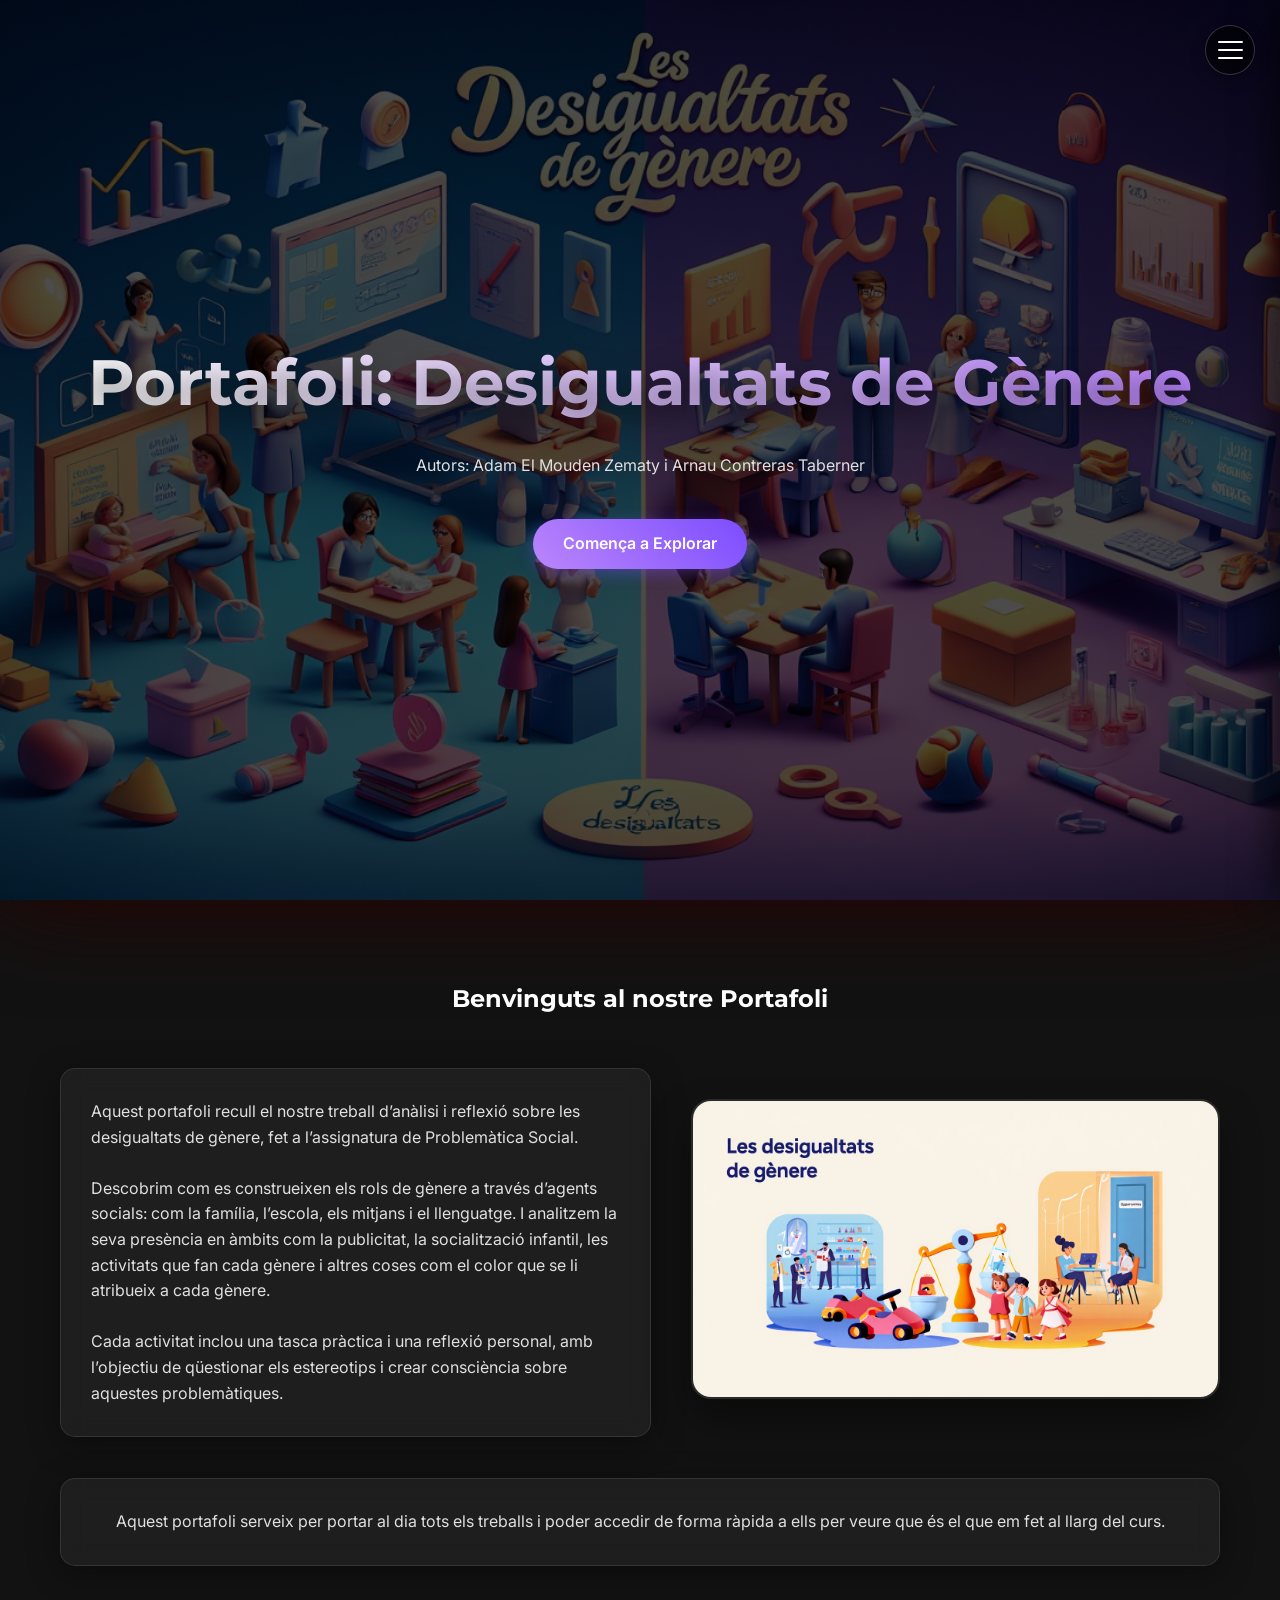
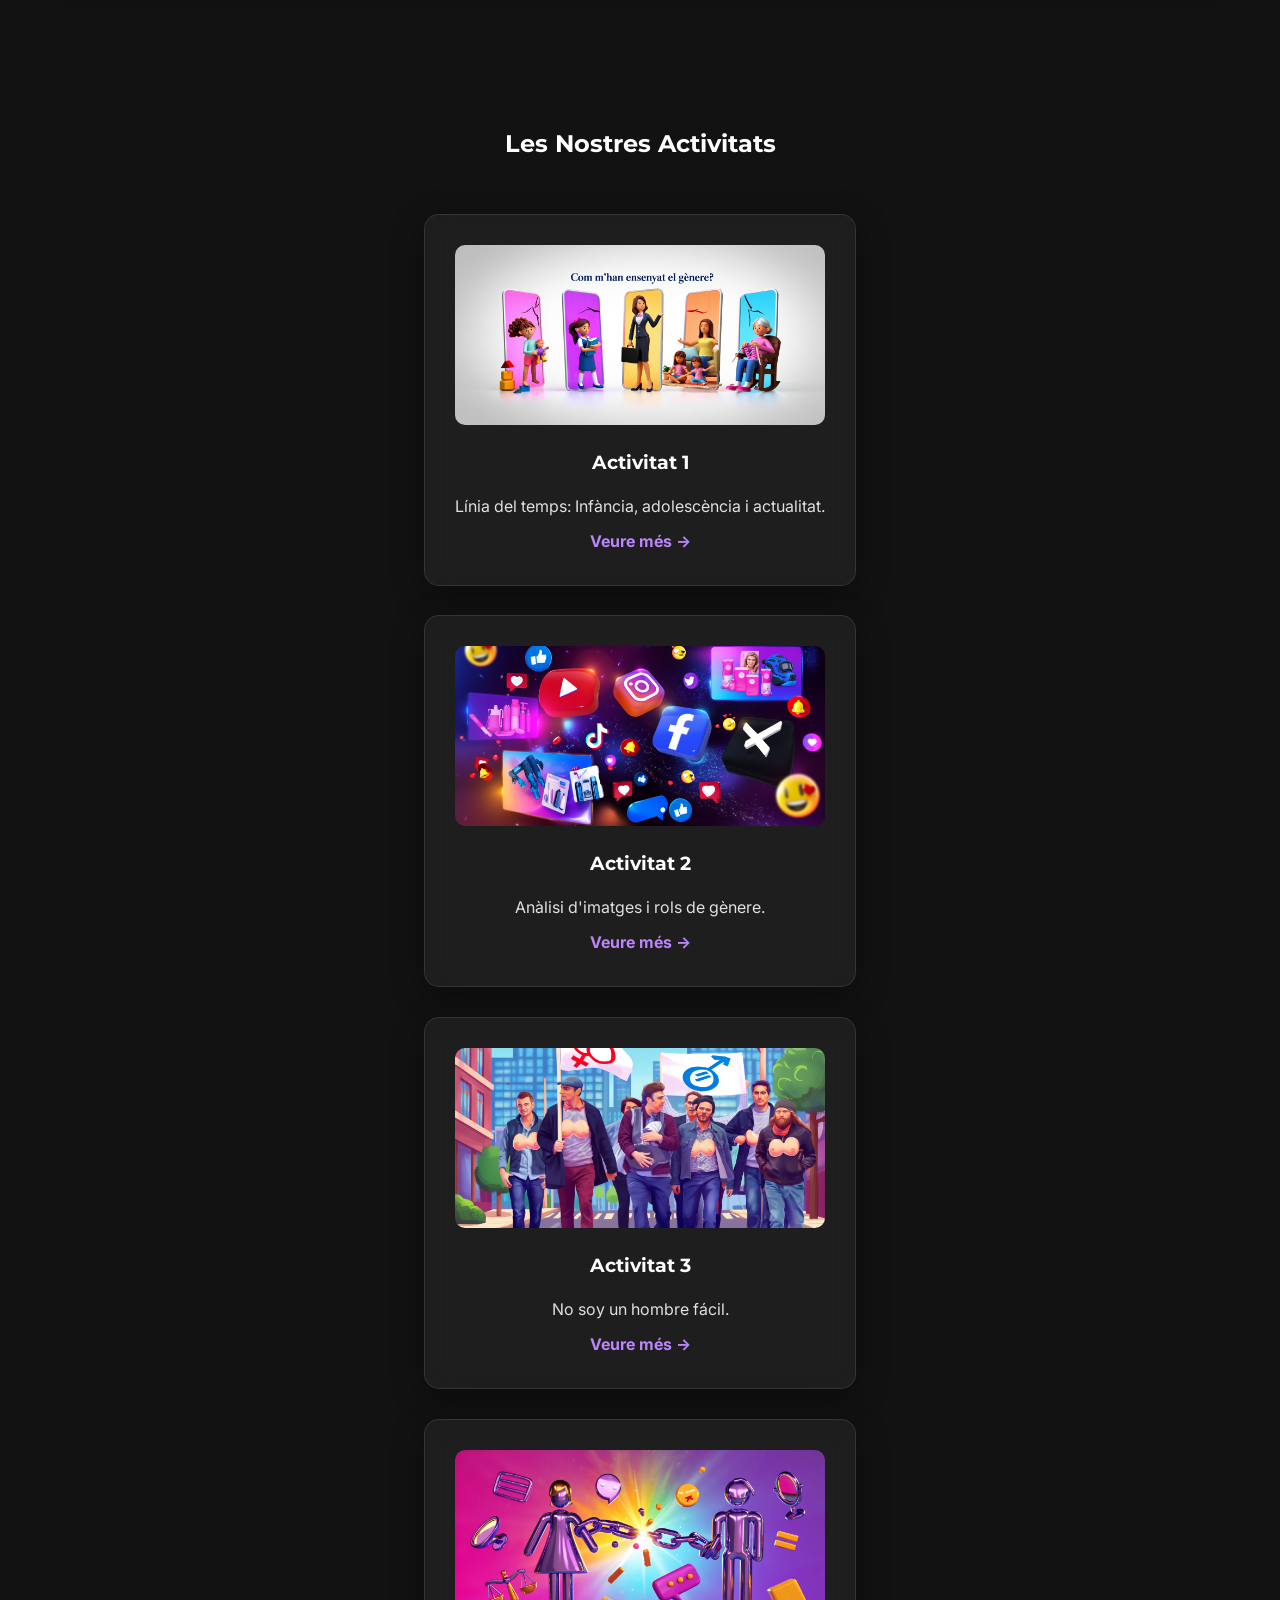
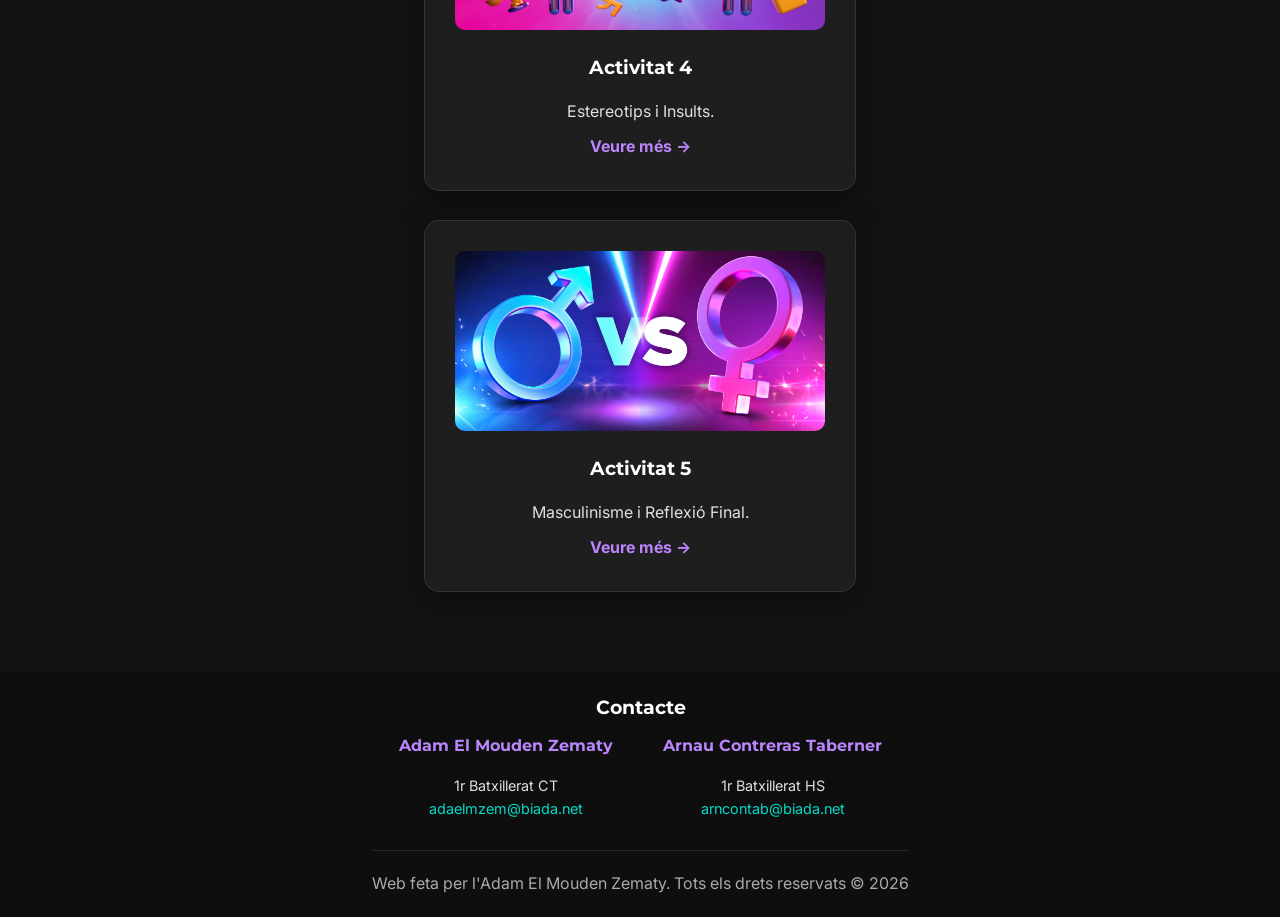
==== index.html @ 03039c90 "Initial commit - Website complete" ====
<!DOCTYPE html>
<html lang="ca">

<head>
    <meta charset="UTF-8">
    <meta name="viewport" content="width=device-width, initial-scale=1.0">
    <title>Portafoli: Desigualtats de Gènere</title>
    <link rel="preconnect" href="https://fonts.googleapis.com">
    <link rel="preconnect" href="https://fonts.gstatic.com" crossorigin>
    <link
        href="https://fonts.googleapis.com/css2?family=Inter:wght@300;400;600&family=Montserrat:wght@500;700&display=swap"
        rel="stylesheet">
    <link rel="stylesheet" href="css/style.css">
</head>

<body>
    <div class="page-transition-overlay"></div>

    <!-- Hero Section -->
    <header class="hero">
        <div class="container reveal reveal-bottom">
            <h1>Portafoli: Desigualtats de Gènere</h1>
            <p>Autors: Adam El Mouden Zematy i Arnau Contreras Taberner</p>
            <div style="margin-top: 40px;">
                <a href="#intro" class="btn">Comença a Explorar</a>
            </div>
        </div>
    </header>

    <!-- Introduction Section -->
    <section id="intro" class="section">
        <div class="container">
            <h2 class="text-center reveal reveal-bottom" style="margin-bottom: 50px;">Benvinguts al nostre Portafoli
            </h2>

            <div class="split-layout">
                <!-- Left: Text Content -->
                <div class="glass-card reveal reveal-left">
                    <p>Aquest portafoli recull el nostre treball d’anàlisi i reflexió sobre les desigualtats de gènere,
                        fet a l’assignatura de Problemàtica Social.</p>
                    <br>
                    <p>Descobrim com es construeixen els rols de gènere a través d’agents socials: com la família,
                        l’escola, els mitjans i el llenguatge. I analitzem la seva presència en àmbits com la
                        publicitat, la socialització infantil, les activitats que fan cada gènere i altres coses com el
                        color que se li atribueix a cada gènere.</p>
                    <br>
                    <p>Cada activitat inclou una tasca pràctica i una reflexió personal, amb l’objectiu de qüestionar
                        els estereotips i crear consciència sobre aquestes problemàtiques.</p>
                </div>

                <!-- Right: Image -->
                <div class="intro-image-container reveal reveal-right">
                    <img src="assets/intro-side-image.png" alt="Il·lustració Desigualtats de Gènere"
                        class="intro-image">
                </div>
            </div>

            <div class="glass-card reveal reveal-bottom" style="margin-top: 30px; text-align: center;">
                <p>Aquest portafoli serveix per portar al dia tots els treballs i poder accedir de forma ràpida a ells
                    per veure que és el que em fet al llarg del curs.</p>
            </div>
        </div>
    </section>

    <!-- Activities Navigation -->
    <section id="activities" class="section">
        <div class="container">
            <h2 class="text-center reveal reveal-bottom">Les Nostres Activitats</h2>
            <div class="nav-grid">
                <!-- Activity 1 -->
                <a href="activity1.html" class="glass-card nav-card reveal reveal-left">
                    <img src="assets/cover-activity1.png" alt="Portada Activitat 1" class="nav-img">
                    <h3>Activitat 1</h3>
                    <p>Línia del temps: Infància, adolescència i actualitat.</p>
                    <span style="color: var(--accent-color); font-weight: bold; margin-top: 10px; display: block;">Veure
                        més &rarr;</span>
                </a>

                <!-- Activity 2 -->
                <a href="activity2.html" class="glass-card nav-card reveal reveal-bottom">
                    <img src="assets/cover-activity2.png" alt="Portada Activitat 2" class="nav-img">
                    <h3>Activitat 2</h3>
                    <p>Anàlisi d'imatges i rols de gènere.</p>
                    <span style="color: var(--accent-color); font-weight: bold; margin-top: 10px; display: block;">Veure
                        més &rarr;</span>
                </a>

                <!-- Activity 3 (Placeholder Cover) -->
                <a href="activity3.html" class="glass-card nav-card reveal reveal-right">
                    <img src="assets/cover-activity3.png" alt="Portada Activitat 3" class="nav-img">
                    <h3>Activitat 3</h3>
                    <p>No soy un hombre fácil.</p>
                    <span style="color: var(--accent-color); font-weight: bold; margin-top: 10px; display: block;">Veure
                        més &rarr;</span>
                </a>

                <!-- Activity 4 (Placeholder Cover) -->
                <a href="activity4.html" class="glass-card nav-card reveal reveal-left">
                    <img src="assets/cover-activity4.png" alt="Portada Activitat 4" class="nav-img">
                    <h3>Activitat 4</h3>
                    <p>Estereotips i Insults.</p>
                    <span style="color: var(--accent-color); font-weight: bold; margin-top: 10px; display: block;">Veure
                        més &rarr;</span>
                </a>

                <!-- Activity 5 -->
                <a href="activity5.html" class="glass-card nav-card reveal reveal-right">
                    <!-- Using generic image as no cover specified yet -->
                    <img src="assets/cover-activity5.png" alt="Portada Activitat 5" class="nav-img">
                    <h3>Activitat 5</h3>
                    <p>Masculinisme i Reflexió Final.</p>
                    <span style="color: var(--accent-color); font-weight: bold; margin-top: 10px; display: block;">Veure
                        més &rarr;</span>
                </a>
            </div>
        </div>
    </section>

    <!-- Contact Section (Footer) -->
    <footer class="section" style="min-height: 20vh; background: rgba(0,0,0,0.2); padding: 20px 0;">
        <div class="container reveal reveal-bottom">
            <h2 class="text-center" style="font-size: 1.2rem; margin-bottom: 10px;">Contacte</h2>
            <div class="contact-info" style="margin-top: 10px;">
                <div class="contact-item">
                    <h3 style="font-size: 1rem;">Adam El Mouden Zematy</h3>
                    <p style="font-size: 0.9rem;">1r Batxillerat CT</p>
                    <p style="color: var(--secondary-accent); font-size: 0.9rem;">adaelmzem@biada.net</p>
                </div>
                <div class="contact-item">
                    <h3 style="font-size: 1rem;">Arnau Contreras Taberner</h3>
                    <p style="font-size: 0.9rem;">1r Batxillerat HS</p>
                    <p style="color: var(--secondary-accent); font-size: 0.9rem;">arncontab@biada.net</p>
                </div>
            </div>

            <!-- NEW COPYRIGHT FOOTER -->
            <div class="copyright-footer">
                <p>Web feta per l'Adam El Mouden Zematy. Tots els drets reservats &copy; 2026</p>
            </div>
        </div>
    </footer>

    <script src="js/atmosphere.js"></script>
    <script src="js/script.js"></script>
</body>

</html>
---- css/style.css ----
/* Modern Reset and Variables */
:root {
    --bg-color: #121212;
    --text-color: #e0e0e0;
    --accent-color: #bb86fc;
    /* Electric Violet */
    --secondary-accent: #03dac6;
    /* Teal */
    --card-bg: rgba(255, 255, 255, 0.05);
    --card-border: rgba(255, 255, 255, 0.1);
    --font-heading: 'Montserrat', sans-serif;
    --font-body: 'Inter', sans-serif;
    --transition-speed: 0.5s;
}

* {
    margin: 0;
    padding: 0;
    box-sizing: border-box;
}

html {
    scroll-behavior: smooth;
}

body {
    font-family: var(--font-body);
    background-color: var(--bg-color);
    color: var(--text-color);
    line-height: 1.6;
    overflow-x: hidden;
    position: relative;
    z-index: 1;
}

/* Page Transition Overlay */
.page-transition-overlay {
    position: fixed;
    top: 0;
    left: 0;
    width: 100%;
    height: 100%;
    background: #000;
    z-index: 99999;
    pointer-events: none;
    opacity: 0;
    transition: opacity 0.6s cubic-bezier(0.4, 0.0, 0.2, 1);
}

.page-transition-overlay.active {
    pointer-events: all;
    opacity: 1;
}

/* Animated Background */
body::before {
    content: '';
    position: fixed;
    top: 0;
    left: 0;
    width: 100%;
    height: 100%;
    background: linear-gradient(45deg, #121212, #1a1a2e, #2e1a2e, #121212);
    background-size: 400% 400%;
    z-index: -2;
    animation: gradientBG 15s ease infinite;
}

/* Floating Orbs/Glow */
.orb {
    position: fixed;
    border-radius: 50%;
    filter: blur(80px);
    opacity: 0.4;
    z-index: -1;
    animation: float 20s infinite ease-in-out;
}

.orb-1 {
    width: 300px;
    height: 300px;
    background: var(--accent-color);
    top: 20%;
    left: 10%;
}

.orb-2 {
    width: 400px;
    height: 400px;
    background: var(--secondary-accent);
    bottom: 20%;
    right: 10%;
    animation-delay: -5s;
}

@keyframes gradientBG {
    0% {
        background-position: 0% 50%;
    }

    50% {
        background-position: 100% 50%;
    }

    100% {
        background-position: 0% 50%;
    }
}

@keyframes float {
    0% {
        transform: translate(0, 0);
    }

    50% {
        transform: translate(30px, 50px);
    }

    100% {
        transform: translate(0, 0);
    }
}

h1,
h2,
h3,
h4 {
    font-family: var(--font-heading);
    color: #ffffff;
    margin-bottom: 1rem;
}

a {
    text-decoration: none;
    color: inherit;
    transition: color 0.3s ease;
}

/* Utilities */
.container {
    max-width: 1200px;
    margin: 0 auto;
    padding: 0 20px;
}

.section {
    padding: 80px 0;
    min-height: 80vh;
    display: flex;
    flex-direction: column;
    justify-content: center;
}

.text-center {
    text-align: center;
}

/* Buttons */
.btn {
    display: inline-block;
    padding: 12px 30px;
    background: linear-gradient(45deg, var(--accent-color), #7c4dff);
    color: white;
    border: none;
    cursor: pointer;
    border-radius: 30px;
    font-weight: 600;
    box-shadow: 0 4px 15px rgba(124, 77, 255, 0.4);
    transition: transform 0.3s ease, box-shadow 0.3s ease;
}

.btn:hover {
    transform: translateY(-2px);
    box-shadow: 0 6px 20px rgba(124, 77, 255, 0.6);
}

.btn-lg {
    padding: 15px 40px;
    font-size: 1.1rem;
    text-transform: uppercase;
    letter-spacing: 1px;
}

.btn-canva {
    background: linear-gradient(45deg, #00C4CC, #7D2AE8);
    /* Canva-like colors */
    box-shadow: 0 4px 15px rgba(0, 196, 204, 0.4);
}

.btn-canva:hover {
    box-shadow: 0 6px 20px rgba(125, 42, 232, 0.6);
}

/* Super Mega Epic Transformation Styles */
.btn-epic {
    background: linear-gradient(45deg, #ff0000, #ff7f00, #ffff00);
    color: #000;
    font-weight: 900;
    border: 3px solid #fff;
    box-shadow: 0 0 10px #ff0000, 0 0 20px #ff7f00, 0 0 40px #ffff00;
    animation: auraPulse 0.5s infinite alternate;
    position: relative;
    overflow: hidden;
}

.btn-epic::before {
    content: '';
    position: absolute;
    top: -50%;
    left: -50%;
    width: 200%;
    height: 200%;
    background: radial-gradient(circle, rgba(255, 255, 255, 0.8), transparent 60%);
    animation: rotateAura 2s linear infinite;
    z-index: 1;
    pointer-events: none;
}

.btn-epic span {
    position: relative;
    z-index: 2;
}

@keyframes auraPulse {
    0% {
        transform: scale(1);
        box-shadow: 0 0 10px #ff0000;
    }

    100% {
        transform: scale(1.05);
        box-shadow: 0 0 30px #ff0000, 0 0 60px #ffff00;
    }
}

@keyframes rotateAura {
    0% {
        transform: rotate(0deg);
    }

    100% {
        transform: rotate(360deg);
    }
}

/* Transformation Animation for Image */
.transforming {
    animation: superChaos 3s cubic-bezier(0.68, -0.55, 0.27, 1.55) forwards;
}

@keyframes superChaos {
    0% {
        transform: scale(1) rotate(0deg);
        filter: hue-rotate(0deg) blur(0px);
    }

    10% {
        transform: translate(-30px, 30px) rotate(-15deg) skewX(20deg);
        filter: invert(1) blur(5px);
    }

    20% {
        transform: translate(30px, -30px) rotate(15deg) skewY(-20deg);
        filter: contrast(10) hue-rotate(90deg);
    }

    30% {
        transform: scale(1.5) rotate(180deg);
        opacity: 0.8;
        filter: saturate(20);
    }

    40% {
        transform: scale(0.2) rotate(360deg);
        filter: saturate(10) brightness(5);
        box-shadow: 0 0 200px white;
    }

    45% {
        transform: scale(2) rotate(500deg);
        filter: contrast(5);
    }

    50% {
        opacity: 0;
        transform: scale(0.1);
    }

    60% {
        opacity: 0;
        transform: scale(0.1);
        filter: brightness(2);
    }

    70% {
        opacity: 1;
        transform: scale(1.2) rotate(720deg);
        box-shadow: 0 0 200px gold;
    }

    85% {
        transform: scale(1.1);
        filter: brightness(1);
    }

    100% {
        transform: scale(1);
        box-shadow: 0 0 50px gold;
        border: 5px solid gold;
    }
}

/* Screen Shake Animation */
.shake-screen {
    animation: earthquake 0.5s infinite;
}

@keyframes earthquake {
    0% {
        transform: translate(1px, 1px) rotate(0deg);
    }

    10% {
        transform: translate(-10px, -20px) rotate(-1deg);
    }

    20% {
        transform: translate(-30px, 0px) rotate(1deg);
    }

    30% {
        transform: translate(30px, 20px) rotate(0deg);
    }

    40% {
        transform: translate(10px, -10px) rotate(1deg);
    }

    50% {
        transform: translate(-10px, 20px) rotate(-1deg);
    }

    60% {
        transform: translate(-30px, 10px) rotate(0deg);
    }

    70% {
        transform: translate(30px, 10px) rotate(-1deg);
    }

    80% {
        transform: translate(-10px, -10px) rotate(1deg);
    }

    90% {
        transform: translate(10px, 20px) rotate(0deg);
    }

    100% {
        transform: translate(1px, -20px) rotate(-1deg);
    }
}

/* Text Falling Animation */
.text-fall {
    animation: fallDown 1s forwards ease-in;
    display: inline-block;
    color: red;
}

@keyframes fallDown {
    0% {
        transform: translateY(0) rotate(0deg) scale(1);
        opacity: 1;
    }

    20% {
        transform: translateY(-50px) rotate(-20deg) scale(1.5);
    }

    /* Big jump */
    100% {
        transform: translateY(100vh) rotate(1080deg) scale(0.2);
        opacity: 0;
    }
}

/* Human Text Appearance */
.text-appear {
    animation: riseUp 0.1s forwards cubic-bezier(0.175, 0.885, 0.32, 1.275);
    /* Instant appearance */
    display: inline-block;
    color: gold;
    text-shadow: 0 0 20px orange, 0 0 40px red;
    font-size: 2.5rem;
    /* Bigger */
}

@keyframes riseUp {
    0% {
        transform: scale(0);
        opacity: 0;
    }

    50% {
        transform: scale(1.5);
        opacity: 1;
    }

    100% {
        transform: scale(1.2);
        opacity: 1;
    }
}

/* Spark Particle */
.spark {
    position: absolute;
    width: 6px;
    height: 6px;
    background: gold;
    border-radius: 50%;
    pointer-events: none;
    z-index: 9999;
    box-shadow: 0 0 10px orange, 0 0 20px red;
    animation: flySpark 0.8s forwards ease-out;
}

@keyframes flySpark {
    0% {
        opacity: 1;
        transform: scale(2);
    }

    100% {
        opacity: 0;
        transform: translate(var(--tx), var(--ty)) scale(0);
    }
}

/* Animations - Scroll Reveal */
.reveal {
    opacity: 0;
    transition: all 0.8s cubic-bezier(0.16, 1, 0.3, 1);
    /* Faster and crisper ease-out */
    will-change: transform, opacity;
}

.reveal.active {
    opacity: 1;
    transform: translate(0, 0) scale(1);
}

.reveal-left {
    transform: translateX(-40px);
}

.reveal-right {
    transform: translateX(40px);
}

.reveal-bottom {
    transform: translateY(40px) scale(0.98);
}

/* Specific optimizations for heavy containers */
.epic-container,
.glass-card,
.btn {
    will-change: transform, opacity;
}

/* Hero Section */
.hero {
    height: 100vh;
    display: flex;
    align-items: center;
    justify-content: center;
    text-align: center;
    position: relative;
    overflow: hidden;
    /* Banner Image setup */
    background: linear-gradient(rgba(0, 0, 0, 0.7), rgba(0, 0, 0, 0.7)), url('../assets/hero-banner.png');
    background-size: cover;
    background-position: center;
    background-attachment: fixed;
    /* Parallax effect */
}

.activity-hero {
    height: 100vh;
    /* Full height like intro */
    display: flex;
    align-items: center;
    justify-content: center;
    text-align: center;
    position: relative;
    overflow: hidden;
    background-size: cover;
    background-position: center;
    background-attachment: fixed;
    margin-bottom: 40px;
    box-shadow: 0 10px 40px rgba(0, 0, 0, 0.5);
}

.btn-top-left {
    position: absolute;
    top: 30px;
    left: 30px;
    z-index: 100;
}

.hero h1,
.activity-hero h1 {
    font-size: 4rem;
    background: linear-gradient(to right, #ffffff, var(--accent-color));
    -webkit-background-clip: text;
    background-clip: text;
    -webkit-text-fill-color: transparent;
    margin-bottom: 20px;
    text-shadow: 0 10px 30px rgba(0, 0, 0, 0.5);
    /* Fallback for text fill color support */
    color: white;
}

/* Split Layout */
.split-layout {
    display: flex;
    align-items: center;
    gap: 40px;
    margin-bottom: 40px;
}

.split-layout>* {
    flex: 1;
}

.intro-image-container {
    position: relative;
}

.intro-image {
    width: 100%;
    border-radius: 20px;
    box-shadow: 0 20px 40px rgba(0, 0, 0, 0.4);
    border: 2px solid rgba(255, 255, 255, 0.1);
    transition: transform 0.5s ease;
}

.intro-image:hover {
    transform: scale(1.02) rotate(1deg);
    border-color: var(--accent-color);
}

/* Cards (Glassmorphism) */
.glass-card {
    background: var(--card-bg);
    backdrop-filter: blur(12px);
    -webkit-backdrop-filter: blur(12px);
    border: 1px solid var(--card-border);
    border-radius: 15px;
    padding: 30px;
    transition: transform 0.3s ease, background 0.3s ease;
    box-shadow: 0 8px 32px 0 rgba(0, 0, 0, 0.37);
}

.glass-card:hover {
    transform: translateY(-5px);
    border-color: var(--accent-color);
    background: rgba(255, 255, 255, 0.08);
}

/* PDF Container Polish */
.pdf-viewer-container {
    border: 2px solid var(--accent-color);
    box-shadow: 0 0 30px rgba(187, 134, 252, 0.2);
    overflow: hidden;
    background: #000;
}

/* Navigation Grid */
.nav-grid {
    display: grid;
    grid-template-columns: repeat(auto-fit, minmax(280px, 1fr));
    gap: 30px;
    margin-top: 50px;
}

.nav-card {
    position: relative;
    overflow: hidden;
    cursor: pointer;
    text-align: center;
}

/* Navigation Image Styles */
.nav-img {
    width: 100%;
    height: 180px;
    object-fit: cover;
    border-radius: 10px;
    margin-bottom: 15px;
    transition: transform 0.4s ease;
}

.nav-card:hover .nav-img {
    transform: scale(1.05);
    /* Zoom on hover */
}


/* Contact Section */
.contact-info {
    display: flex;
    justify-content: center;
    gap: 50px;
    margin-top: 40px;
}

.contact-item {
    text-align: center;
}

.contact-item h3 {
    color: var(--accent-color);
}

/* Copyright Footer */
.copyright-footer {
    text-align: center;
    margin-top: 30px;
    padding-top: 20px;
    border-top: 1px solid rgba(255, 255, 255, 0.1);
    color: #aaa;
    /* Lighter for visibility */
    font-size: 1rem;
    /* Bigger */
}

/* Global Sidebar Navigation */
.menu-toggle-btn {
    position: fixed;
    top: 25px;
    right: 25px;
    z-index: 10001;
    width: 50px;
    height: 50px;
    background: rgba(0, 0, 0, 0.6);
    backdrop-filter: blur(10px);
    border: 1px solid rgba(255, 255, 255, 0.2);
    border-radius: 50%;
    cursor: pointer;
    display: flex;
    flex-direction: column;
    justify-content: center;
    align-items: center;
    gap: 6px;
    transition: 0.3s cubic-bezier(0.4, 0, 0.2, 1);
    box-shadow: 0 5px 15px rgba(0, 0, 0, 0.3);
}

.menu-toggle-btn:hover {
    transform: scale(1.1);
    border-color: var(--accent-color);
    box-shadow: 0 0 20px rgba(187, 134, 252, 0.4);
}

.menu-toggle-btn span {
    width: 25px;
    height: 2px;
    background-color: white;
    border-radius: 2px;
    transition: 0.3s;
}

.menu-toggle-btn.active span:nth-child(1) {
    transform: translateY(8px) rotate(45deg);
}

.menu-toggle-btn.active span:nth-child(2) {
    opacity: 0;
}

.menu-toggle-btn.active span:nth-child(3) {
    transform: translateY(-8px) rotate(-45deg);
}

.sidebar {
    position: fixed;
    top: 0;
    right: -260px;
    width: 260px;
    height: 100vh;
    background: rgba(0, 0, 0, 0.9);
    backdrop-filter: blur(20px);
    -webkit-backdrop-filter: blur(20px);
    z-index: 10000;
    transition: 0.5s cubic-bezier(0.16, 1, 0.3, 1);
    border-left: 1px solid rgba(255, 255, 255, 0.1);
    display: flex;
    flex-direction: column;
    padding: 60px 20px 20px;
    box-shadow: -10px 0 30px rgba(0, 0, 0, 0.5);
    overflow-y: auto;
}

.sidebar.active {
    right: 0;
}

.sidebar-header {
    font-family: var(--font-heading);
    color: var(--accent-color);
    font-size: 1rem;
    margin-bottom: 10px;
    letter-spacing: 1px;
    display: flex;
    justify-content: space-between;
    align-items: center;
    cursor: pointer;
    user-select: none;
    padding: 5px 0;
}

.sidebar-header .chevron {
    font-size: 0.8rem;
    transition: transform 0.3s;
}

.sidebar-header.collapsed .chevron {
    transform: rotate(-90deg);
}

.sidebar-nav {
    display: flex;
    flex-direction: column;
    gap: 4px;
}

.collapsible-content {
    max-height: 500px;
    overflow: hidden;
    transition: max-height 0.4s cubic-bezier(0.4, 0, 0.2, 1),
        opacity 0.3s ease,
        transform 0.4s cubic-bezier(0.4, 0, 0.2, 1);
    transform-origin: top;
    margin-bottom: 10px;
}

.collapsible-content.collapsed {
    max-height: 0;
    opacity: 0;
    transform: translateY(-10px) scaleY(0.95);
    margin: 0;
    pointer-events: none;
}

.sidebar-link {
    font-family: var(--font-body);
    font-size: 0.9rem;
    color: var(--text-color);
    padding: 8px 10px;
    border-bottom: 1px solid rgba(255, 255, 255, 0.05);
    transition: 0.3s;
    display: flex;
    align-items: center;
    gap: 8px;
    text-decoration: none;
    border-radius: 6px;
}

.sidebar-link:hover {
    color: var(--secondary-accent);
    background: rgba(255, 255, 255, 0.05);
    padding-left: 15px;
}

.sidebar-link-special {
    margin-top: 12px;
    background: linear-gradient(45deg, var(--accent-color), #7c4dff);
    color: white !important;
    padding: 10px;
    border-radius: 8px;
    text-align: center;
    font-weight: 600;
    border: none;
    font-size: 0.85rem;
    cursor: pointer;
    width: 100%;
}

.sidebar-link-special:hover {
    transform: translateY(-2px);
    box-shadow: 0 4px 12px rgba(124, 77, 255, 0.4);
}

@media (max-width: 768px) {
    .sidebar {
        width: 100%;
        right: -100%;
    }
}
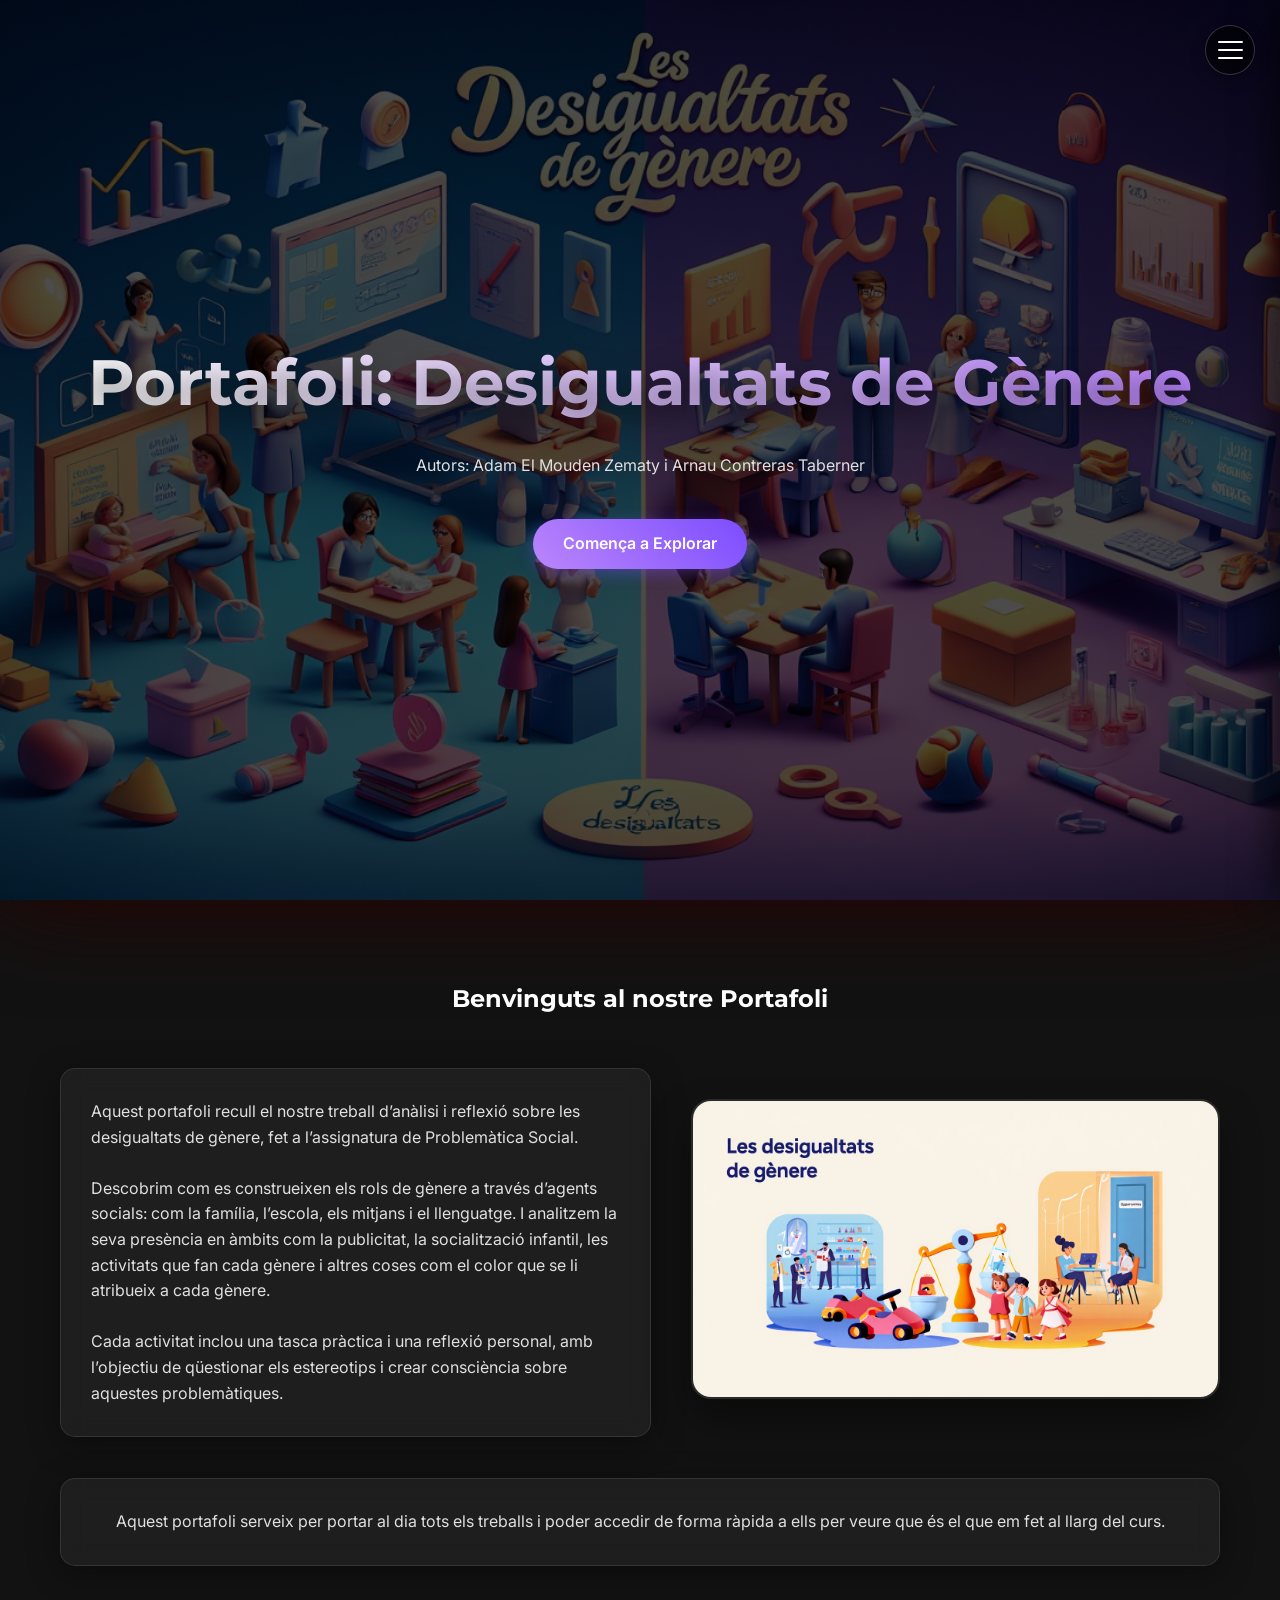
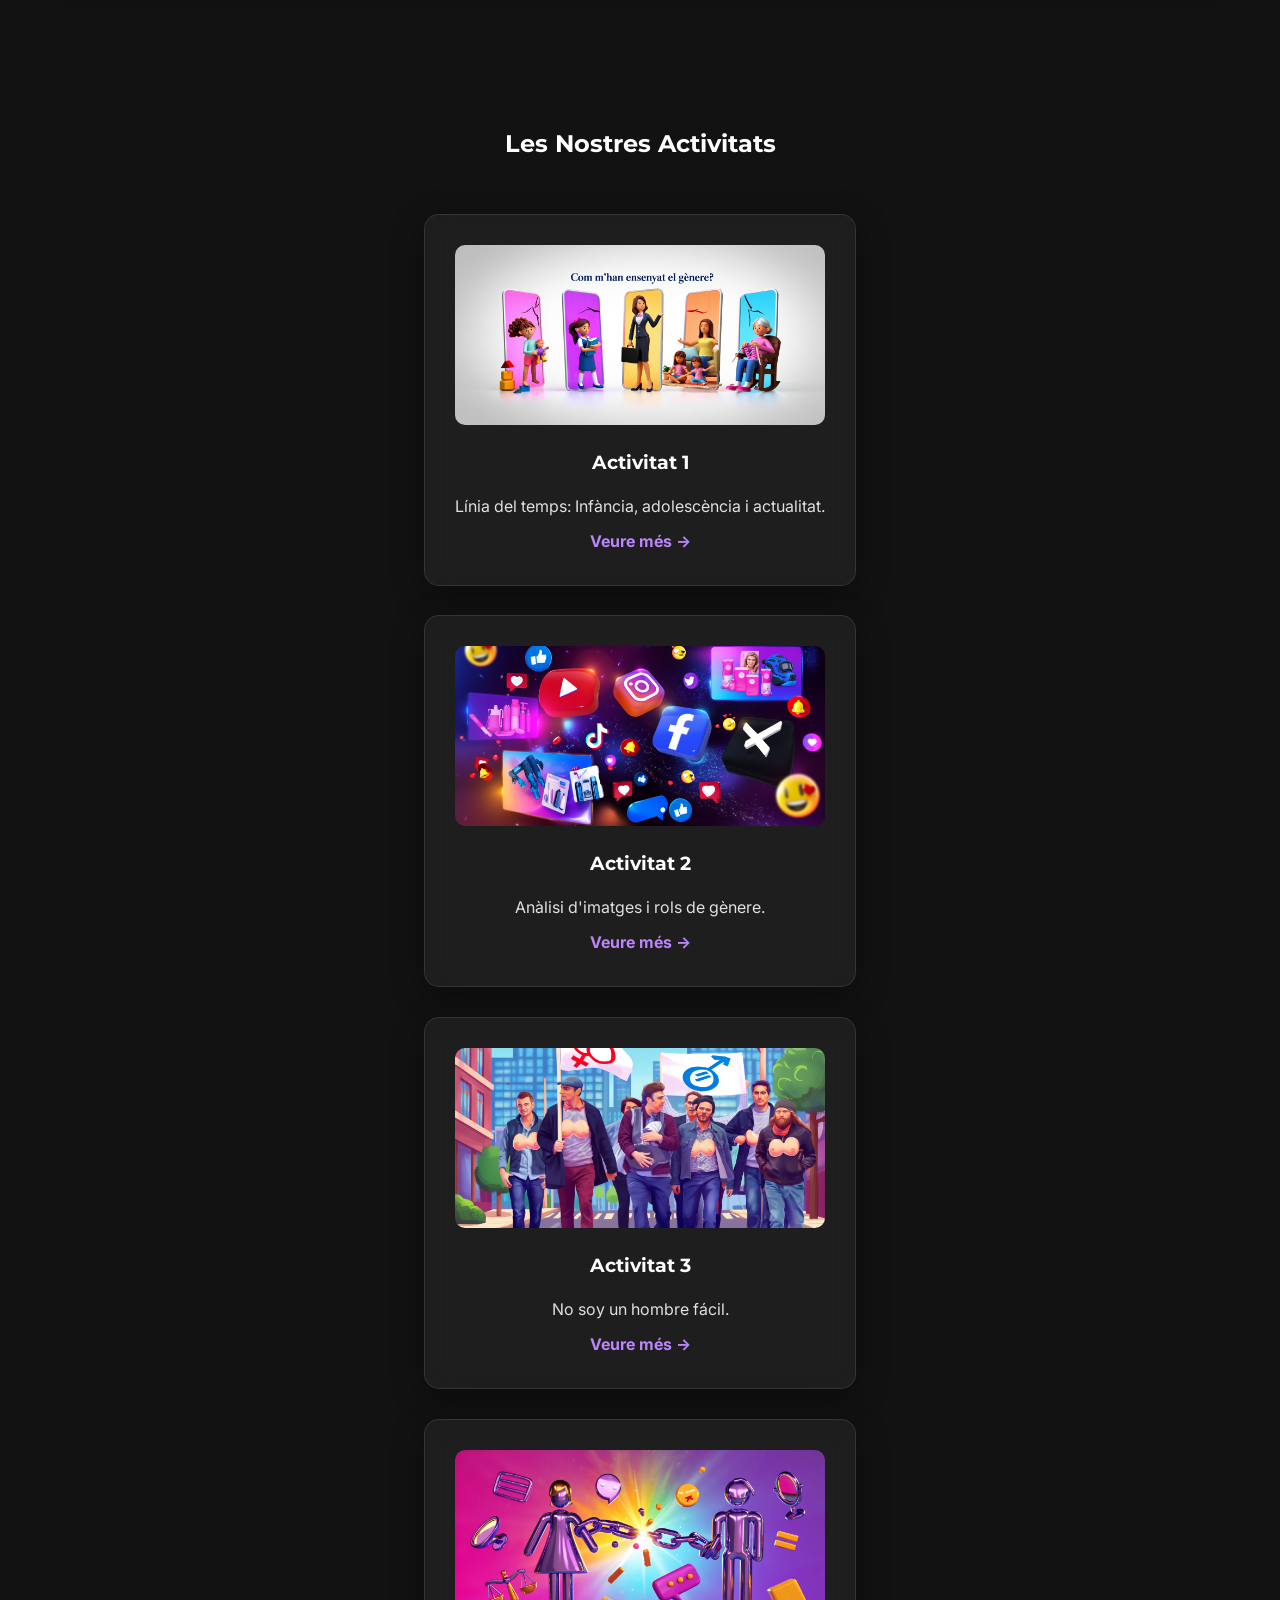
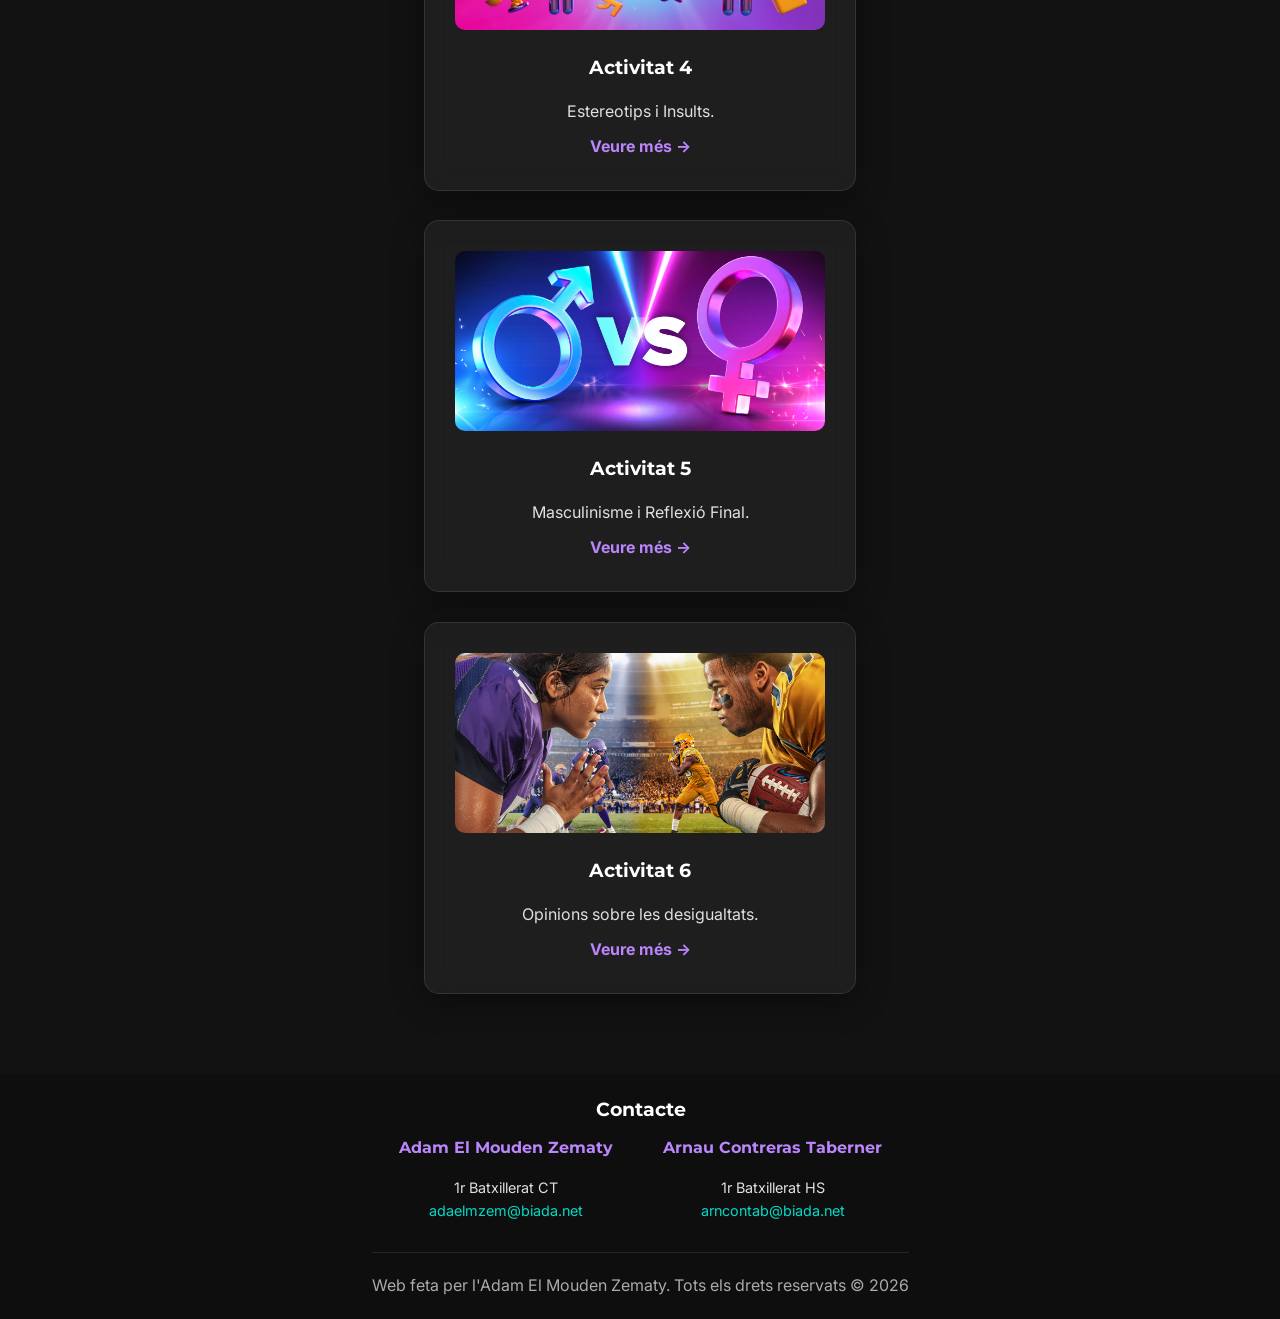
==== commit 9db9006a: "Afegida Activitat 6: Opinions sobre les desigualtats (sense ZIP pesat)" ====
--- a/index.html
+++ b/index.html
@@ -112,6 +112,15 @@
                     <span style="color: var(--accent-color); font-weight: bold; margin-top: 10px; display: block;">Veure
                         més &rarr;</span>
                 </a>
+
+                <!-- Activity 6 -->
+                <a href="activity6.html" class="glass-card nav-card reveal reveal-bottom">
+                    <img src="assets/cover-activity6.png" alt="Portada Activitat 6" class="nav-img">
+                    <h3>Activitat 6</h3>
+                    <p>Opinions sobre les desigualtats.</p>
+                    <span style="color: var(--accent-color); font-weight: bold; margin-top: 10px; display: block;">Veure
+                        més &rarr;</span>
+                </a>
             </div>
         </div>
     </section>
--- a/css/style.css
+++ b/css/style.css
@@ -31,6 +31,11 @@
     overflow-x: hidden;
     position: relative;
     z-index: 1;
+}
+
+img {
+    max-width: 100%;
+    height: auto;
 }
 
 /* Page Transition Overlay */
@@ -795,8 +800,132 @@
 }
 
 @media (max-width: 768px) {
+
+    /* Layout & Containers */
     .sidebar {
         width: 100%;
         right: -100%;
     }
+
+    .container {
+        padding: 0 15px;
+    }
+
+    .section {
+        padding: 30px 0;
+    }
+
+    /* Hero Sections - FLEXIBLE & RESPONSIVE */
+    .hero,
+    .activity-hero {
+        height: auto !important;
+        min-height: 50vh !important;
+        /* Adjusted to fit content comfortably */
+        padding: 60px 20px !important;
+        background-size: cover !important;
+        background-attachment: scroll !important;
+        background-position: center !important;
+        margin-bottom: 15px;
+        display: flex;
+        flex-direction: column;
+        align-items: center;
+        justify-content: center;
+    }
+
+    .hero h1,
+    .activity-hero h1 {
+        font-size: clamp(1.8rem, 8vw, 2.5rem) !important;
+        /* Responsive scaling title */
+        margin-bottom: 15px;
+        padding: 0;
+        line-height: 1.2;
+        overflow-wrap: break-word;
+        word-wrap: break-word;
+    }
+
+    .hero p {
+        font-size: 1rem;
+        padding: 0 10px;
+    }
+
+    .hero div[style*="margin-top: 40px"] {
+        margin-top: 20px !important;
+        /* Reduce gap on mobile */
+    }
+
+    /* Split & Zig-Zag Layouts */
+    .split-layout {
+        flex-direction: column !important;
+        gap: 20px;
+        margin-bottom: 30px;
+    }
+
+    .intro-image-container {
+        width: 100%;
+    }
+
+    /* Navigation Grid - Smaller cards */
+    .nav-grid {
+        gap: 15px;
+        margin-top: 20px;
+    }
+
+    .nav-img {
+        height: 140px !important;
+    }
+
+    /* Interactive Components */
+    .epic-container {
+        width: 100% !important;
+        max-width: none !important;
+        padding: 15px !important;
+    }
+
+    .arrow-btn {
+        padding: 6px 12px !important;
+        font-size: 1rem !important;
+    }
+
+    /* Contact & Footer */
+    .contact-info {
+        flex-direction: column;
+        gap: 15px;
+        align-items: center;
+        text-align: center;
+    }
+
+    .contact-item {
+        margin-bottom: 5px;
+    }
+
+    /* Adjust glass cards */
+    .glass-card {
+        padding: 15px;
+    }
+
+    /* Top Left Button Adjustments */
+    .btn-top-left {
+        top: 10px;
+        left: 10px;
+        padding: 6px 12px;
+        font-size: 0.8rem;
+    }
+}
+
+/* Specific for iPhone SE and similar */
+@media (max-width: 380px) {
+
+    .hero h1,
+    .activity-hero h1 {
+        font-size: 1.6rem !important;
+    }
+
+    .hero,
+    .activity-hero {
+        min-height: 40vh !important;
+    }
+
+    .btn-epic span {
+        font-size: 0.75rem;
+    }
 }
